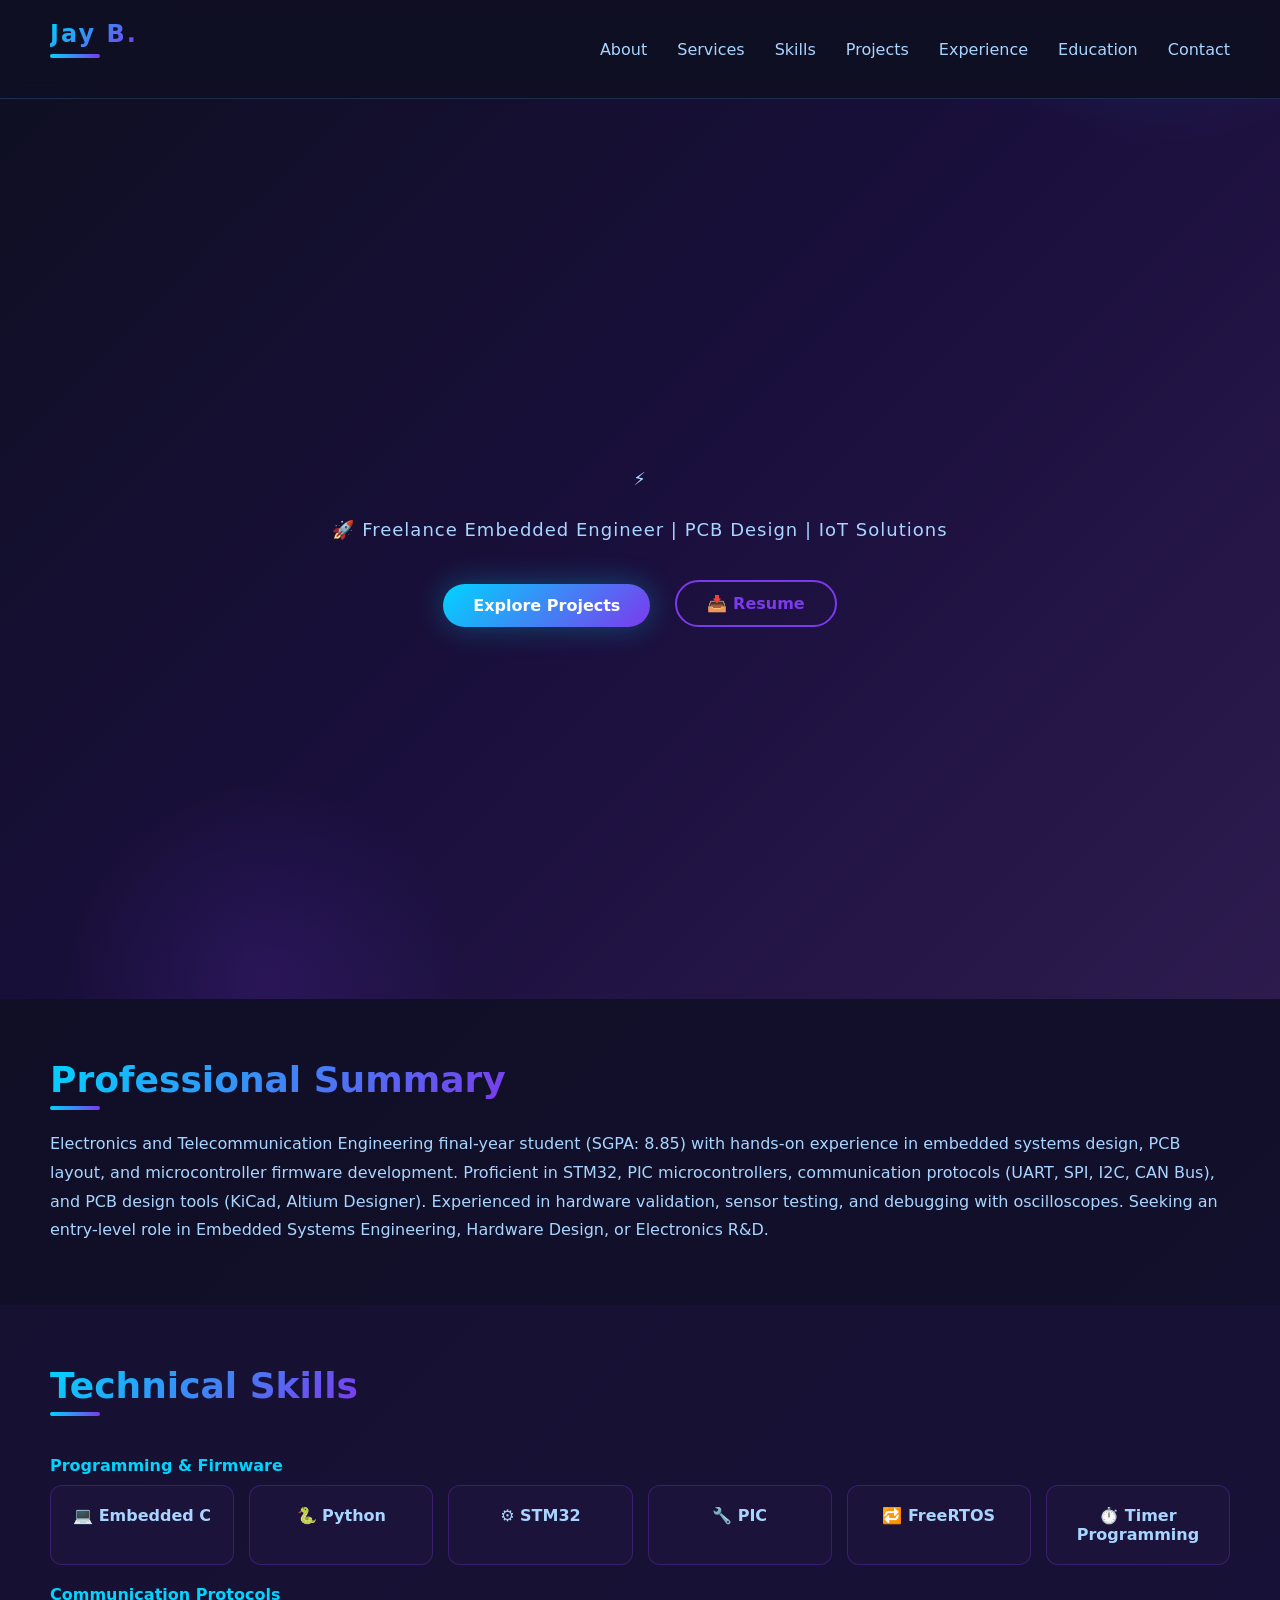
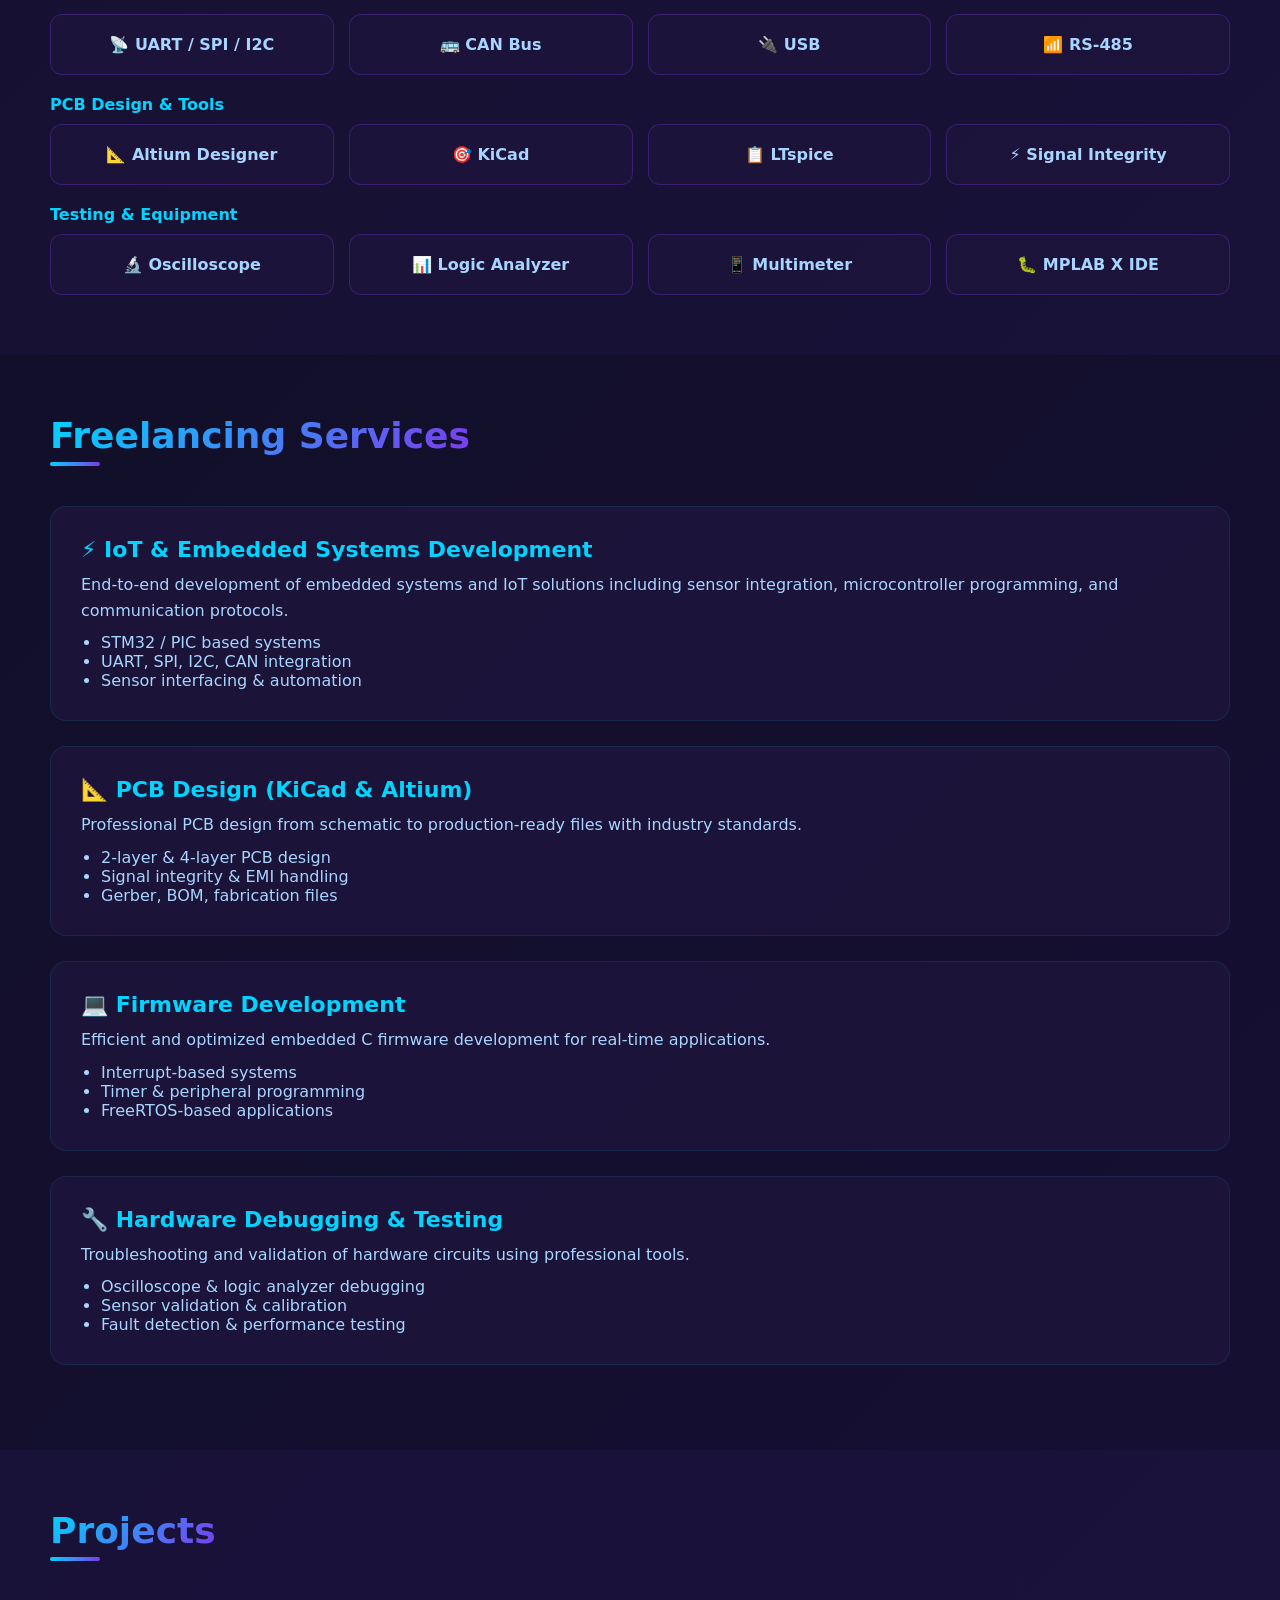
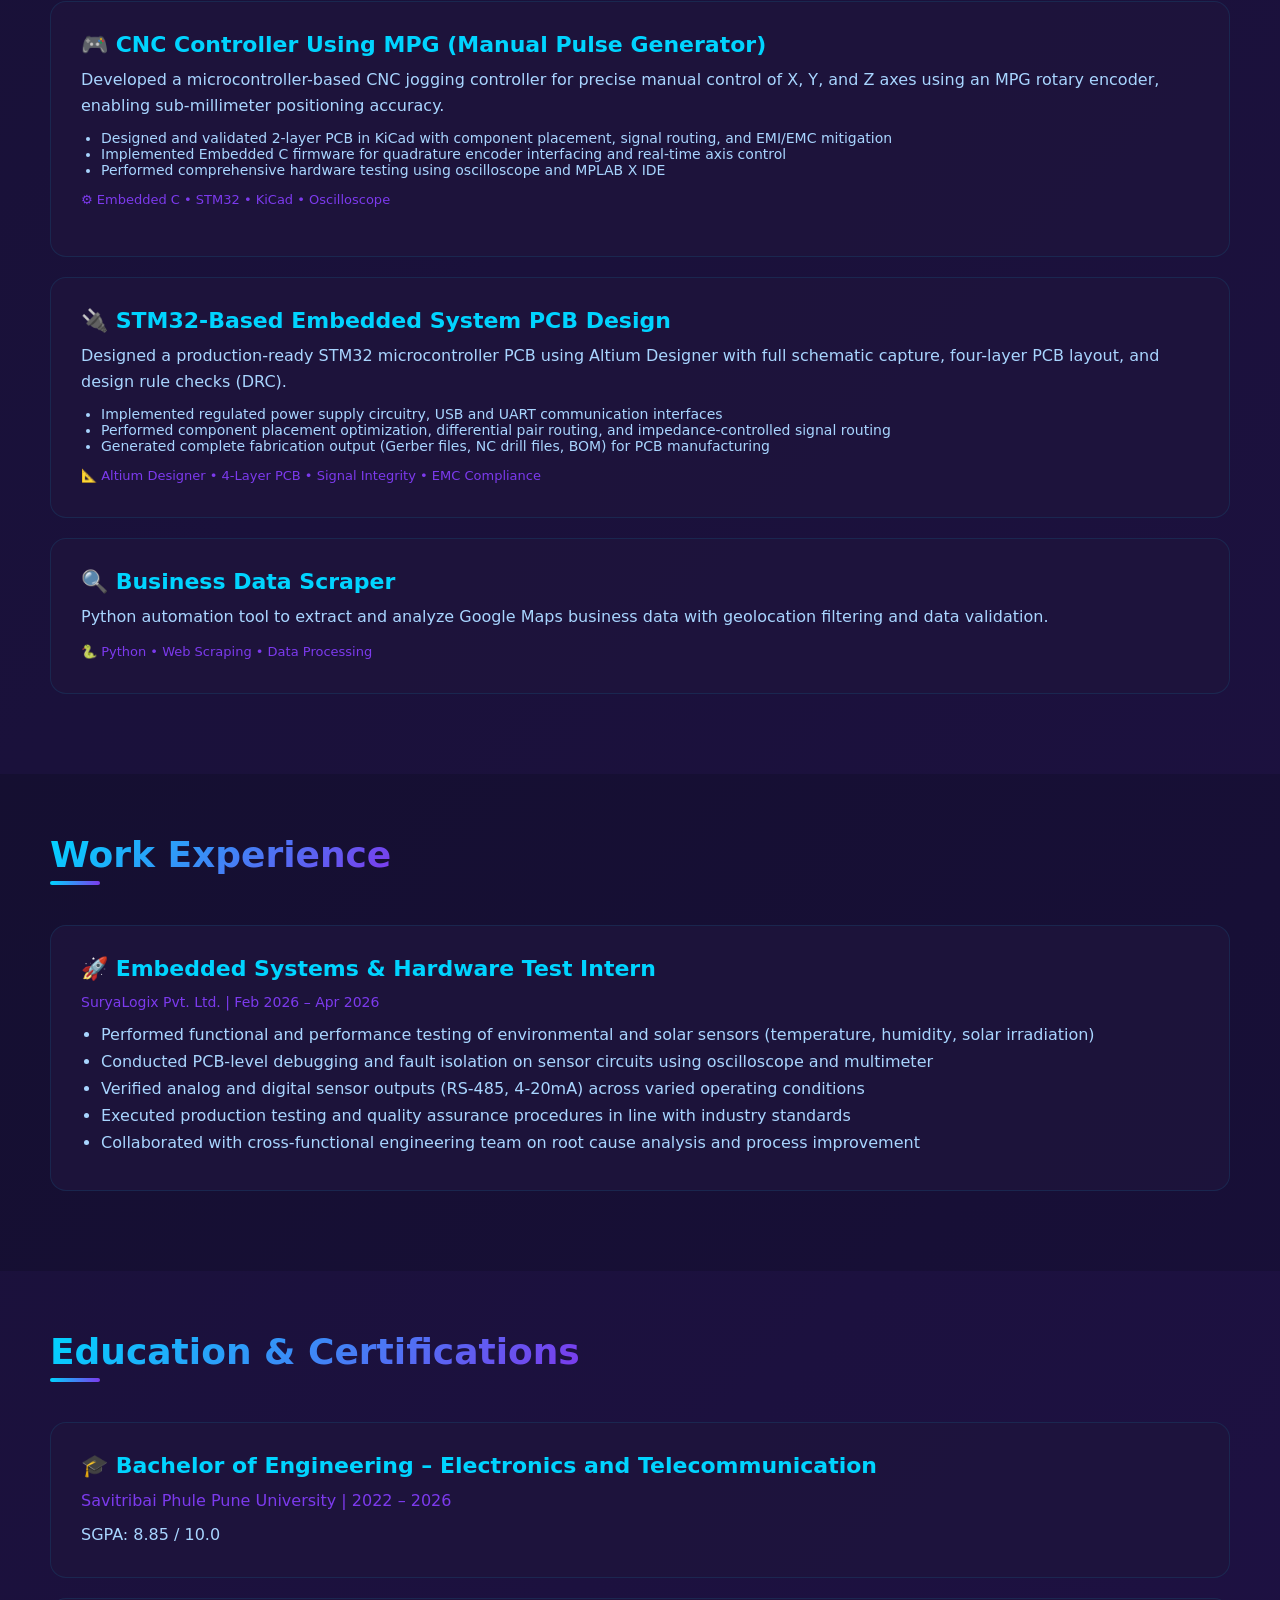
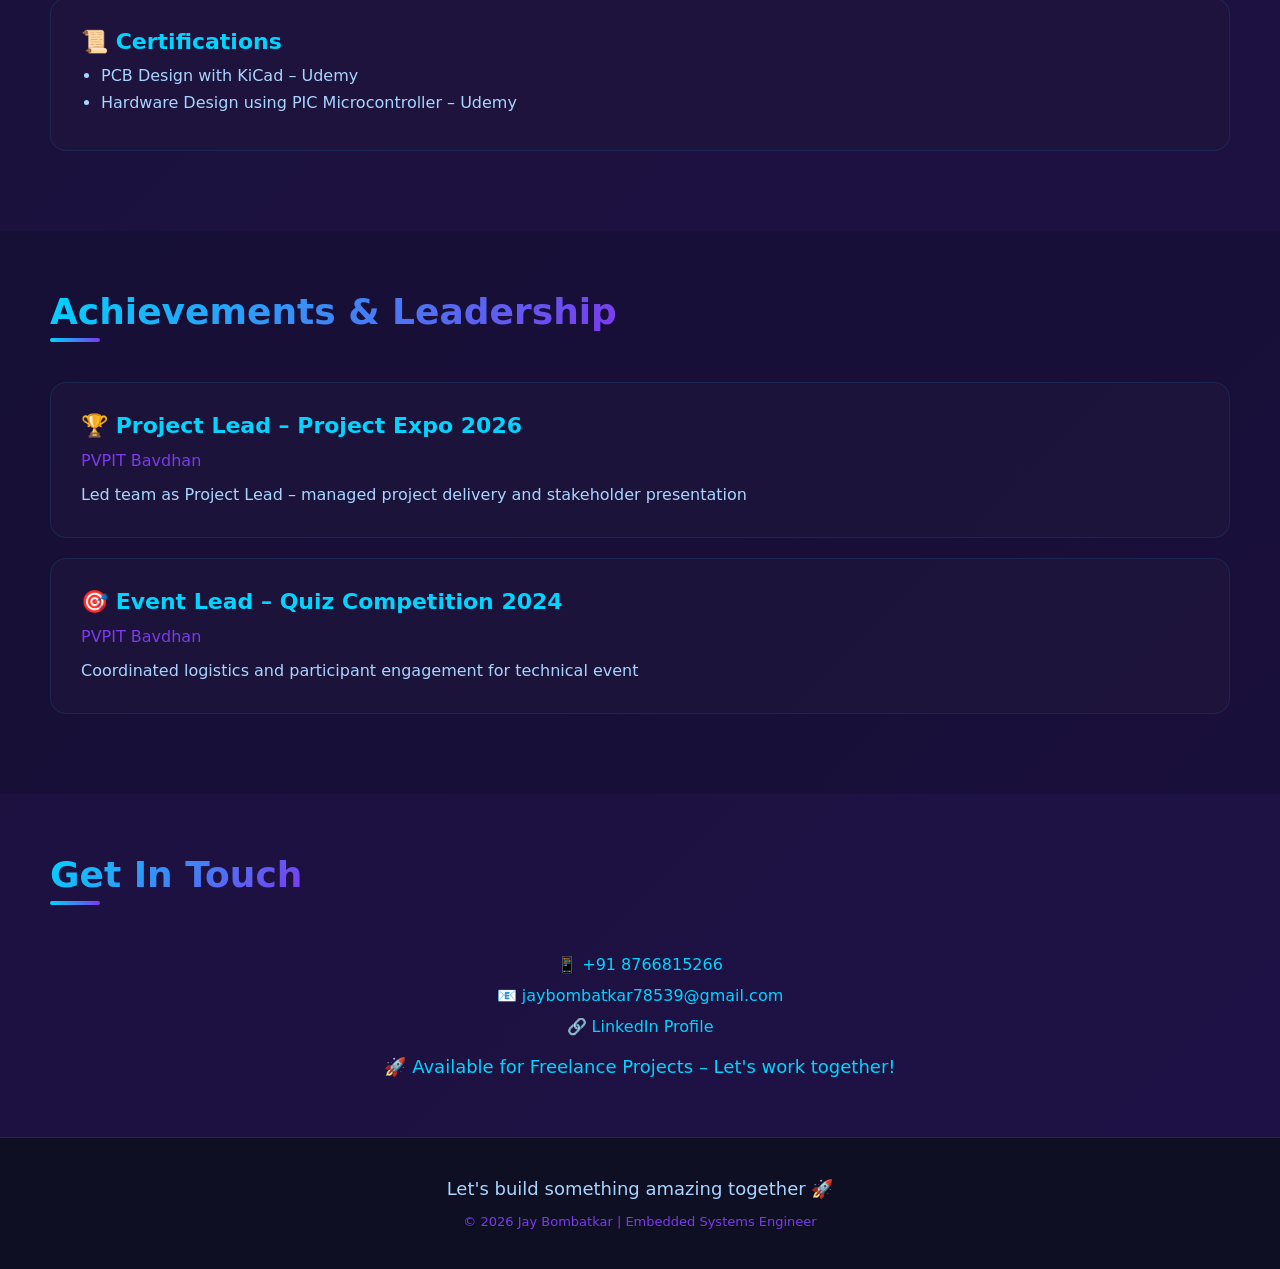
==== index.html @ e1d7c0f6 "add web files" ====
<!DOCTYPE html>
<html lang="en">
<head>
  <meta charset="UTF-8">
  <meta name="viewport" content="width=device-width, initial-scale=1.0">
  <title>Jay Bombatkar | Embedded Engineer</title>
  <link rel="stylesheet" href="style.css">
</head>
<body>

<nav>
  <h2>Jay B.</h2>
  <ul>
    <li><a href="#about">About</a></li>
    <li><a href="#services">Services</a></li>
    <li><a href="#skills">Skills</a></li>
    <li><a href="#projects">Projects</a></li>
    <li><a href="#experience">Experience</a></li>
    <li><a href="#education">Education</a></li>
    <li><a href="#contact">Contact</a></li>
  </ul>
</nav>

<header class="hero">
  <div class="hero-content">
    <h1 id="typing"></h1>
    <p>⚡ <p>🚀 Freelance Embedded Engineer | PCB Design | IoT Solutions</p></p>

    <div class="hero-buttons">
      <a href="#projects" class="btn">Explore Projects</a>
      <a href="assets/Jay_Bombatkar_Resume.pdf" download class="btn-outline">📥 Resume</a>
    </div>
  </div>
</header>

<section id="about">
  <h2>Professional Summary</h2>
  <p style="font-size: 16px; line-height: 1.8; color: #a8d5ff;">
    Electronics and Telecommunication Engineering final-year student (SGPA: 8.85) with hands-on experience in embedded systems design, PCB layout, and microcontroller firmware development. Proficient in STM32, PIC microcontrollers, communication protocols (UART, SPI, I2C, CAN Bus), and PCB design tools (KiCad, Altium Designer). Experienced in hardware validation, sensor testing, and debugging with oscilloscopes. Seeking an entry-level role in Embedded Systems Engineering, Hardware Design, or Electronics R&D.
  </p>
</section>

<section id="skills">
  <h2>Technical Skills</h2>
  <div style="margin-top: 20px;">
    <h4 style="color: #00d4ff; margin-top: 20px; margin-bottom: 10px;">Programming & Firmware</h4>
    <div class="grid">
      <div>💻 Embedded C</div>
      <div>🐍 Python</div>
      <div>⚙️ STM32</div>
      <div>🔧 PIC</div>
      <div>🔁 FreeRTOS</div>
      <div>⏱️ Timer Programming</div>
    </div>
    
    <h4 style="color: #00d4ff; margin-top: 20px; margin-bottom: 10px;">Communication Protocols</h4>
    <div class="grid">
      <div>📡 UART / SPI / I2C</div>
      <div>🚌 CAN Bus</div>
      <div>🔌 USB</div>
      <div>📶 RS-485</div>
    </div>
    
    <h4 style="color: #00d4ff; margin-top: 20px; margin-bottom: 10px;">PCB Design & Tools</h4>
    <div class="grid">
      <div>📐 Altium Designer</div>
      <div>🎯 KiCad</div>
      <div>📋 LTspice</div>
      <div>⚡ Signal Integrity</div>
    </div>
    
    <h4 style="color: #00d4ff; margin-top: 20px; margin-bottom: 10px;">Testing & Equipment</h4>
    <div class="grid">
      <div>🔬 Oscilloscope</div>
      <div>📊 Logic Analyzer</div>
      <div>📱 Multimeter</div>
      <div>🐛 MPLAB X IDE</div>
    </div>
  </div>
</section>

<section id="services">
  <h2>Freelancing Services</h2>

  <div class="card">
    <h3>⚡ IoT & Embedded Systems Development</h3>
    <p>
      End-to-end development of embedded systems and IoT solutions including sensor integration,
      microcontroller programming, and communication protocols.
    </p>
    <ul style="margin-top: 10px; margin-left: 20px; color: #a8d5ff;">
      <li>STM32 / PIC based systems</li>
      <li>UART, SPI, I2C, CAN integration</li>
      <li>Sensor interfacing & automation</li>
    </ul>
  </div>

  <div class="card">
    <h3>📐 PCB Design (KiCad & Altium)</h3>
    <p>
      Professional PCB design from schematic to production-ready files with industry standards.
    </p>
    <ul style="margin-top: 10px; margin-left: 20px; color: #a8d5ff;">
      <li>2-layer & 4-layer PCB design</li>
      <li>Signal integrity & EMI handling</li>
      <li>Gerber, BOM, fabrication files</li>
    </ul>
  </div>

  <div class="card">
    <h3>💻 Firmware Development</h3>
    <p>
      Efficient and optimized embedded C firmware development for real-time applications.
    </p>
    <ul style="margin-top: 10px; margin-left: 20px; color: #a8d5ff;">
      <li>Interrupt-based systems</li>
      <li>Timer & peripheral programming</li>
      <li>FreeRTOS-based applications</li>
    </ul>
  </div>

  <div class="card">
    <h3>🔧 Hardware Debugging & Testing</h3>
    <p>
      Troubleshooting and validation of hardware circuits using professional tools.
    </p>
    <ul style="margin-top: 10px; margin-left: 20px; color: #a8d5ff;">
      <li>Oscilloscope & logic analyzer debugging</li>
      <li>Sensor validation & calibration</li>
      <li>Fault detection & performance testing</li>
    </ul>
  </div>

</section>

<section id="projects">
  <h2>Projects</h2>

  <div class="card">
    <h3>🎮 CNC Controller Using MPG (Manual Pulse Generator)</h3>
    <p>Developed a microcontroller-based CNC jogging controller for precise manual control of X, Y, and Z axes using an MPG rotary encoder, enabling sub-millimeter positioning accuracy.</p>
    <ul style="margin: 12px 0 12px 20px; color: #a8d5ff; font-size: 14px;">
      <li>Designed and validated 2-layer PCB in KiCad with component placement, signal routing, and EMI/EMC mitigation</li>
      <li>Implemented Embedded C firmware for quadrature encoder interfacing and real-time axis control</li>
      <li>Performed comprehensive hardware testing using oscilloscope and MPLAB X IDE</li>
    </ul>
    <p style="font-size: 13px; color: #7c3aed; margin-top: 12px; margin-bottom: 15px;">⚙️ Embedded C • STM32 • KiCad • Oscilloscope</p>
  </div>

  <div class="card">
    <h3>🔌 STM32-Based Embedded System PCB Design</h3>
    <p>Designed a production-ready STM32 microcontroller PCB using Altium Designer with full schematic capture, four-layer PCB layout, and design rule checks (DRC).</p>
    <ul style="margin: 12px 0 12px 20px; color: #a8d5ff; font-size: 14px;">
      <li>Implemented regulated power supply circuitry, USB and UART communication interfaces</li>
      <li>Performed component placement optimization, differential pair routing, and impedance-controlled signal routing</li>
      <li>Generated complete fabrication output (Gerber files, NC drill files, BOM) for PCB manufacturing</li>
    </ul>
    <p style="font-size: 13px; color: #7c3aed; margin-top: 12px;">📐 Altium Designer • 4-Layer PCB • Signal Integrity • EMC Compliance</p>
  </div>

  <div class="card">
    <h3>🔍 Business Data Scraper</h3>
    <p>Python automation tool to extract and analyze Google Maps business data with geolocation filtering and data validation.</p>
    <p style="font-size: 13px; color: #7c3aed; margin-top: 12px;">🐍 Python • Web Scraping • Data Processing</p>
  </div>

</section>

<section id="experience">
  <h2>Work Experience</h2>
  <div class="card">
    <h3>🚀 Embedded Systems & Hardware Test Intern</h3>
    <p style="font-size: 14px; color: #7c3aed; margin-bottom: 12px;">SuryaLogix Pvt. Ltd. | Feb 2026 – Apr 2026</p>
    <ul style="margin-top: 12px; margin-left: 20px;">
      <li style="color: #a8d5ff; margin: 8px 0;">Performed functional and performance testing of environmental and solar sensors (temperature, humidity, solar irradiation)</li>
      <li style="color: #a8d5ff; margin: 8px 0;">Conducted PCB-level debugging and fault isolation on sensor circuits using oscilloscope and multimeter</li>
      <li style="color: #a8d5ff; margin: 8px 0;">Verified analog and digital sensor outputs (RS-485, 4-20mA) across varied operating conditions</li>
      <li style="color: #a8d5ff; margin: 8px 0;">Executed production testing and quality assurance procedures in line with industry standards</li>
      <li style="color: #a8d5ff; margin: 8px 0;">Collaborated with cross-functional engineering team on root cause analysis and process improvement</li>
    </ul>
  </div>
</section>

<section id="education">
  <h2>Education & Certifications</h2>
  <div class="card">
    <h3>🎓 Bachelor of Engineering – Electronics and Telecommunication</h3>
    <p style="color: #7c3aed; margin-bottom: 8px;">Savitribai Phule Pune University | 2022 – 2026</p>
    <p style="color: #a8d5ff;">SGPA: 8.85 / 10.0</p>
  </div>
  
  <div class="card">
    <h3>📜 Certifications</h3>
    <ul style="margin-top: 12px; margin-left: 20px;">
      <li style="color: #a8d5ff; margin: 8px 0;">PCB Design with KiCad – Udemy</li>
      <li style="color: #a8d5ff; margin: 8px 0;">Hardware Design using PIC Microcontroller – Udemy</li>
    </ul>
  </div>
</section>

<section id="achievements">
  <h2>Achievements & Leadership</h2>
  <div class="card">
    <h3>🏆 Project Lead – Project Expo 2026</h3>
    <p style="color: #7c3aed; margin-bottom: 8px;">PVPIT Bavdhan</p>
    <p style="color: #a8d5ff;">Led team as Project Lead – managed project delivery and stakeholder presentation</p>
  </div>
  
  <div class="card">
    <h3>🎯 Event Lead – Quiz Competition 2024</h3>
    <p style="color: #7c3aed; margin-bottom: 8px;">PVPIT Bavdhan</p>
    <p style="color: #a8d5ff;">Coordinated logistics and participant engagement for technical event</p>
  </div>
</section>

<section id="contact">
  <h2>Get In Touch</h2>
  <div style="text-align: center; margin-top: 30px;">
    <p style="font-size: 16px; color: #a8d5ff; margin: 12px 0;">📱 <a href="tel:+918766815266" style="color: #00d4ff; text-decoration: none;">+91 8766815266</a></p>
    <p style="font-size: 16px; color: #a8d5ff; margin: 12px 0;">📧 <a href="mailto:jaybombatkar78539@gmail.com" style="color: #00d4ff; text-decoration: none;">jaybombatkar78539@gmail.com</a></p>
    <p style="font-size: 16px; color: #a8d5ff; margin: 12px 0;">🔗 <a href="https://www.linkedin.com/in/jay-bombatkar-2436332b5/" target="_blank" style="color: #00d4ff; text-decoration: none;">LinkedIn Profile</a></p>
    <p style="margin-top: 20px; font-size: 18px; color: #00d4ff;">
  🚀 Available for Freelance Projects – Let's work together!
</p> 
</div>
</section>

<footer>
  <p style="margin-bottom: 10px; font-size: 18px;">Let's build something amazing together 🚀</p>
  <p style="font-size: 13px; color: #7c3aed; margin-top: 15px;">© 2026 Jay Bombatkar | Embedded Systems Engineer</p>
</footer>

</body>
</html>
---- style.css ----
* {
  margin: 0;
  padding: 0;
  box-sizing: border-box;
  font-family: 'Segoe UI', system-ui, sans-serif;
}

body {
  background: linear-gradient(135deg, #0f0f23 0%, #1a0f3d 100%);
  color: #e6edf3;
  overflow-x: hidden;
}

/* Navbar */
nav {
  display: flex;
  justify-content: space-between;
  align-items: center;
  padding: 20px 50px;
  background: rgba(15, 15, 35, 0.8);
  backdrop-filter: blur(10px);
  position: sticky;
  top: 0;
  z-index: 100;
  border-bottom: 1px solid rgba(88, 166, 255, 0.2);
}

nav h2 {
  background: linear-gradient(135deg, #00d4ff, #7c3aed);
  -webkit-background-clip: text;
  -webkit-text-fill-color: transparent;
  font-size: 24px;
  letter-spacing: 2px;
}

nav ul {
  display: flex;
  list-style: none;
  gap: 30px;
}

nav ul li {
  position: relative;
}

nav a {
  text-decoration: none;
  color: #a8d5ff;
  font-weight: 500;
  transition: all 0.3s ease;
}

nav a:hover {
  color: #00d4ff;
  text-shadow: 0 0 10px rgba(0, 212, 255, 0.5);
}

/* Header */
header {
  text-align: center;
  padding: 80px 20px;
}

header h1 {
  font-size: 40px;
}

header p {
  color: #8b949e;
}

/* Sections */
section {
  padding: 60px 50px;
  position: relative;
}

section:nth-child(even) {
  background: rgba(124, 58, 237, 0.05);
}

h2 {
  margin-bottom: 30px;
  font-size: 36px;
  background: linear-gradient(135deg, #00d4ff, #7c3aed);
  -webkit-background-clip: text;
  -webkit-text-fill-color: transparent;
  position: relative;
  display: inline-block;
}

h2::after {
  content: '';
  position: absolute;
  bottom: -10px;
  left: 0;
  width: 50px;
  height: 4px;
  background: linear-gradient(90deg, #00d4ff, #7c3aed);
  border-radius: 2px;
}

/* Cards */
.card {
  background: rgba(30, 20, 60, 0.8);
  padding: 30px;
  margin: 20px 0;
  border-radius: 16px;
  transition: all 0.3s ease;
  border: 1px solid rgba(0, 212, 255, 0.1);
  position: relative;
  overflow: hidden;
}

.card::before {
  content: '';
  position: absolute;
  top: 0;
  left: -100%;
  width: 100%;
  height: 100%;
  background: linear-gradient(90deg, transparent, rgba(0, 212, 255, 0.1), transparent);
  transition: left 0.5s ease;
}

.card:hover::before {
  left: 100%;
}

.card:hover {
  transform: translateY(-8px);
  border-color: rgba(0, 212, 255, 0.3);
  box-shadow: 0 20px 50px rgba(0, 212, 255, 0.1), 0 0 50px rgba(124, 58, 237, 0.1);
}

.card h3 {
  color: #00d4ff;
  font-size: 22px;
  margin-bottom: 10px;
}

.card p {
  color: #a8d5ff;
  line-height: 1.6;
}

/* Skills Grid */
.grid {
  display: grid;
  grid-template-columns: repeat(auto-fit, minmax(140px, 1fr));
  gap: 15px;
}

.grid div {
  background: rgba(30, 20, 60, 0.8);
  padding: 20px;
  text-align: center;
  border-radius: 12px;
  border: 1px solid rgba(124, 58, 237, 0.3);
  transition: all 0.3s ease;
  font-weight: 600;
  color: #a8d5ff;
  cursor: pointer;
}

.grid div:hover {
  background: rgba(124, 58, 237, 0.2);
  border-color: rgba(0, 212, 255, 0.6);
  transform: translateY(-5px);
  box-shadow: 0 0 20px rgba(0, 212, 255, 0.3);
  color: #00d4ff;
}

/* Footer */
footer {
  text-align: center;
  padding: 40px 20px;
  background: rgba(15, 15, 35, 0.95);
  border-top: 1px solid rgba(88, 166, 255, 0.2);
}

footer p {
  color: #a8d5ff;
  font-size: 16px;
}

footer a {
  color: #00d4ff;
  text-decoration: none;
  transition: all 0.3s ease;
}

footer a:hover {
  text-shadow: 0 0 10px rgba(0, 212, 255, 0.5);
}

/* Mobile */
@media (max-width: 768px) {
  nav {
    flex-direction: column;
    align-items: center;
    gap: 15px;
  }

  nav ul {
    flex-direction: column;
    gap: 10px;
    text-align: center;
  }

  .hero h1 {
    font-size: 32px;
  }

  .hero p {
    font-size: 14px;
  }

  section {
    padding: 40px 20px;
  }

  h2 {
    font-size: 28px;
  }
}
.hero {
  height: 100vh;
  display: flex;
  justify-content: center;
  align-items: center;
  background: linear-gradient(135deg, #0f0f23 0%, #1a0f3d 50%, #2d1b4e 100%);
  position: relative;
  overflow: hidden;
  text-align: center;
}

.hero::before {
  content: '';
  position: absolute;
  top: -50%;
  right: -10%;
  width: 500px;
  height: 500px;
  background: radial-gradient(circle, rgba(0, 212, 255, 0.15) 0%, transparent 70%);
  border-radius: 50%;
  animation: float 8s ease-in-out infinite;
}

.hero::after {
  content: '';
  position: absolute;
  bottom: -20%;
  left: 5%;
  width: 400px;
  height: 400px;
  background: radial-gradient(circle, rgba(124, 58, 237, 0.15) 0%, transparent 70%);
  border-radius: 50%;
  animation: float 10s ease-in-out infinite reverse;
}

@keyframes float {
  0%, 100% { transform: translateY(0px); }
  50% { transform: translateY(30px); }
}

.hero-content {
  position: relative;
  z-index: 10;
}

.hero h1 {
  font-size: 56px;
  font-weight: 700;
  background: linear-gradient(135deg, #00d4ff 0%, #7c3aed 50%, #ff006e 100%);
  -webkit-background-clip: text;
  -webkit-text-fill-color: transparent;
  background-clip: text;
  margin-bottom: 10px;
  animation: slideInUp 0.8s ease;
}

@keyframes slideInUp {
  from { opacity: 0; transform: translateY(30px); }
  to { opacity: 1; transform: translateY(0); }
}

.hero p {
  font-size: 18px;
  color: #a8d5ff;
  margin-bottom: 30px;
  letter-spacing: 1px;
  animation: slideInUp 0.8s ease 0.2s both;
}

.hero-buttons {
  margin-top: 30px;
  animation: slideInUp 0.8s ease 0.4s both;
}

.btn, .btn-outline {
  padding: 12px 30px;
  margin: 10px;
  border-radius: 50px;
  text-decoration: none;
  font-weight: 600;
  transition: all 0.3s ease;
  display: inline-block;
  position: relative;
  overflow: hidden;
}

.btn {
  background: linear-gradient(135deg, #00d4ff, #7c3aed);
  color: white;
  box-shadow: 0 0 30px rgba(0, 212, 255, 0.3);
}

.btn:hover {
  transform: translateY(-3px);
  box-shadow: 0 0 50px rgba(0, 212, 255, 0.6);
}

.btn-outline {
  border: 2px solid #7c3aed;
  color: #7c3aed;
  background: transparent;
}

.btn-outline:hover {
  background: rgba(124, 58, 237, 0.1);
  box-shadow: 0 0 30px rgba(124, 58, 237, 0.4);
  transform: translateY(-3px);
}

#services .card {
  margin-bottom: 25px;
}
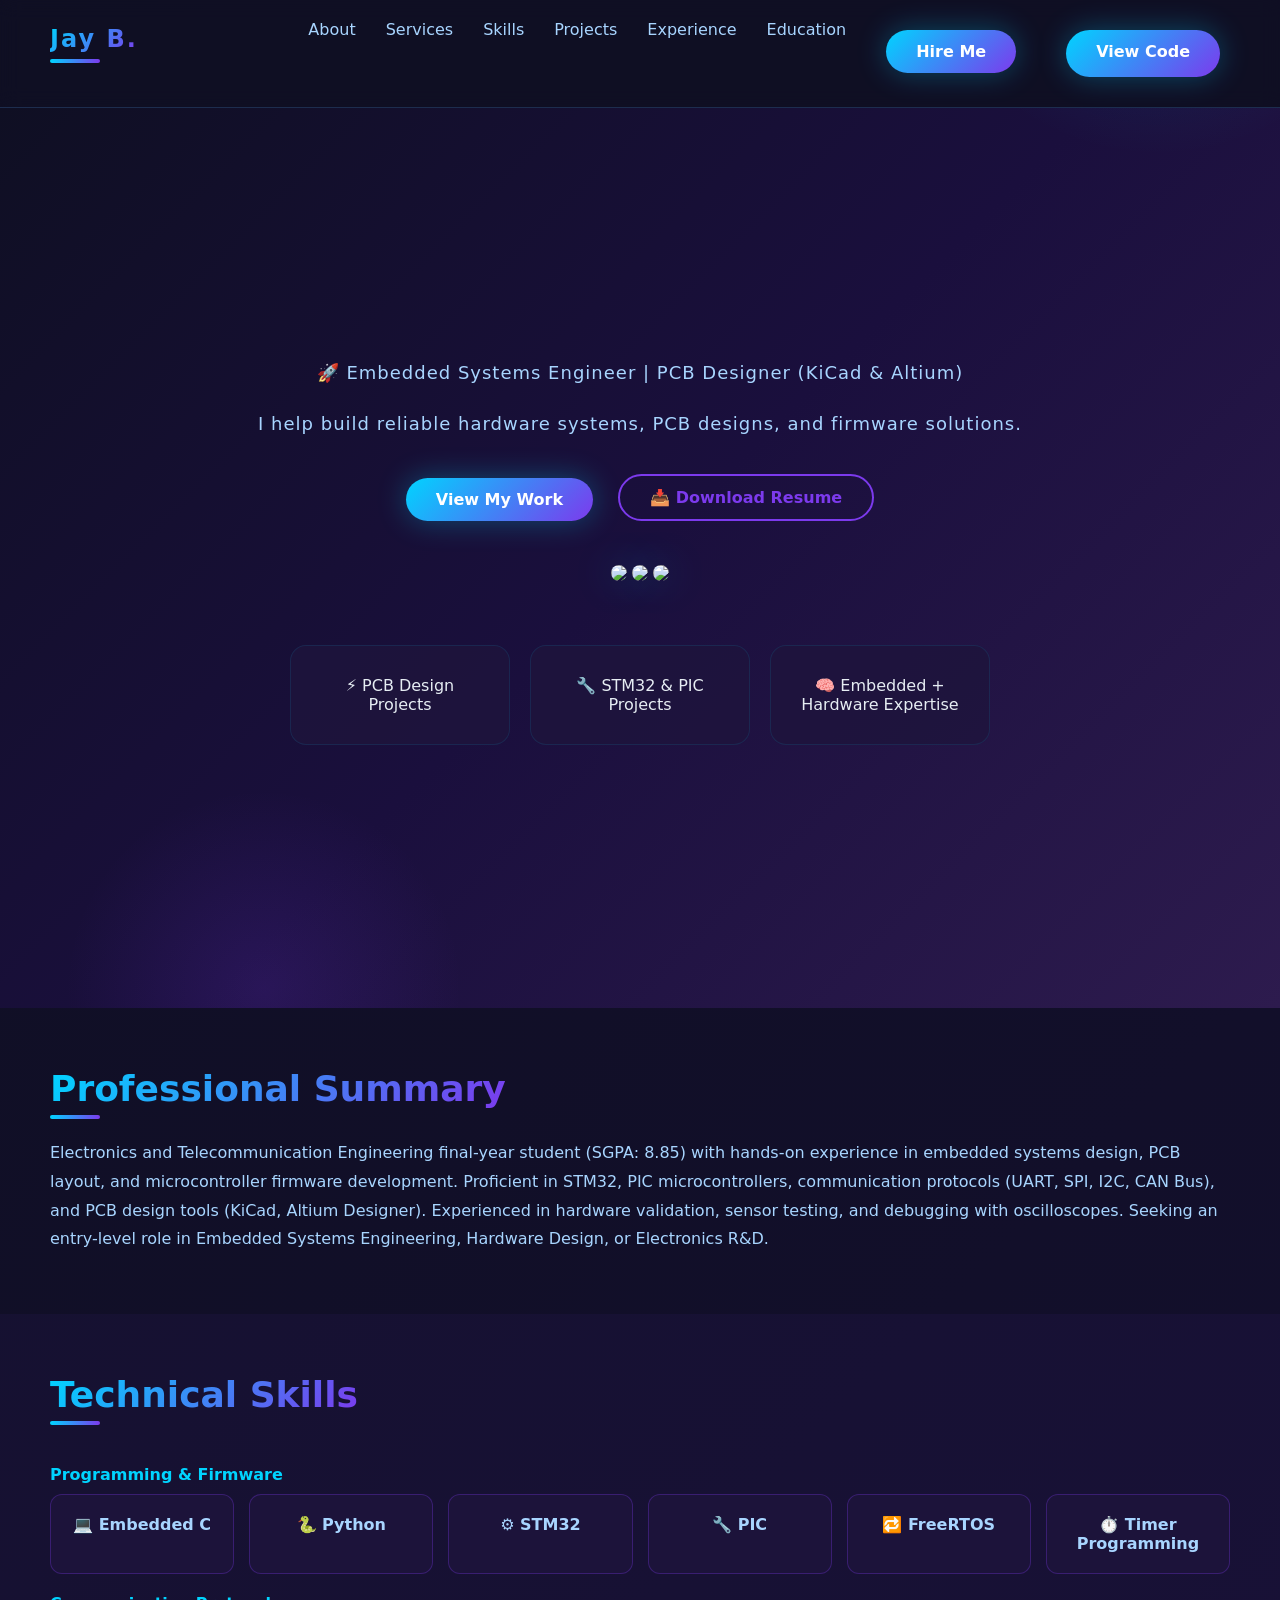
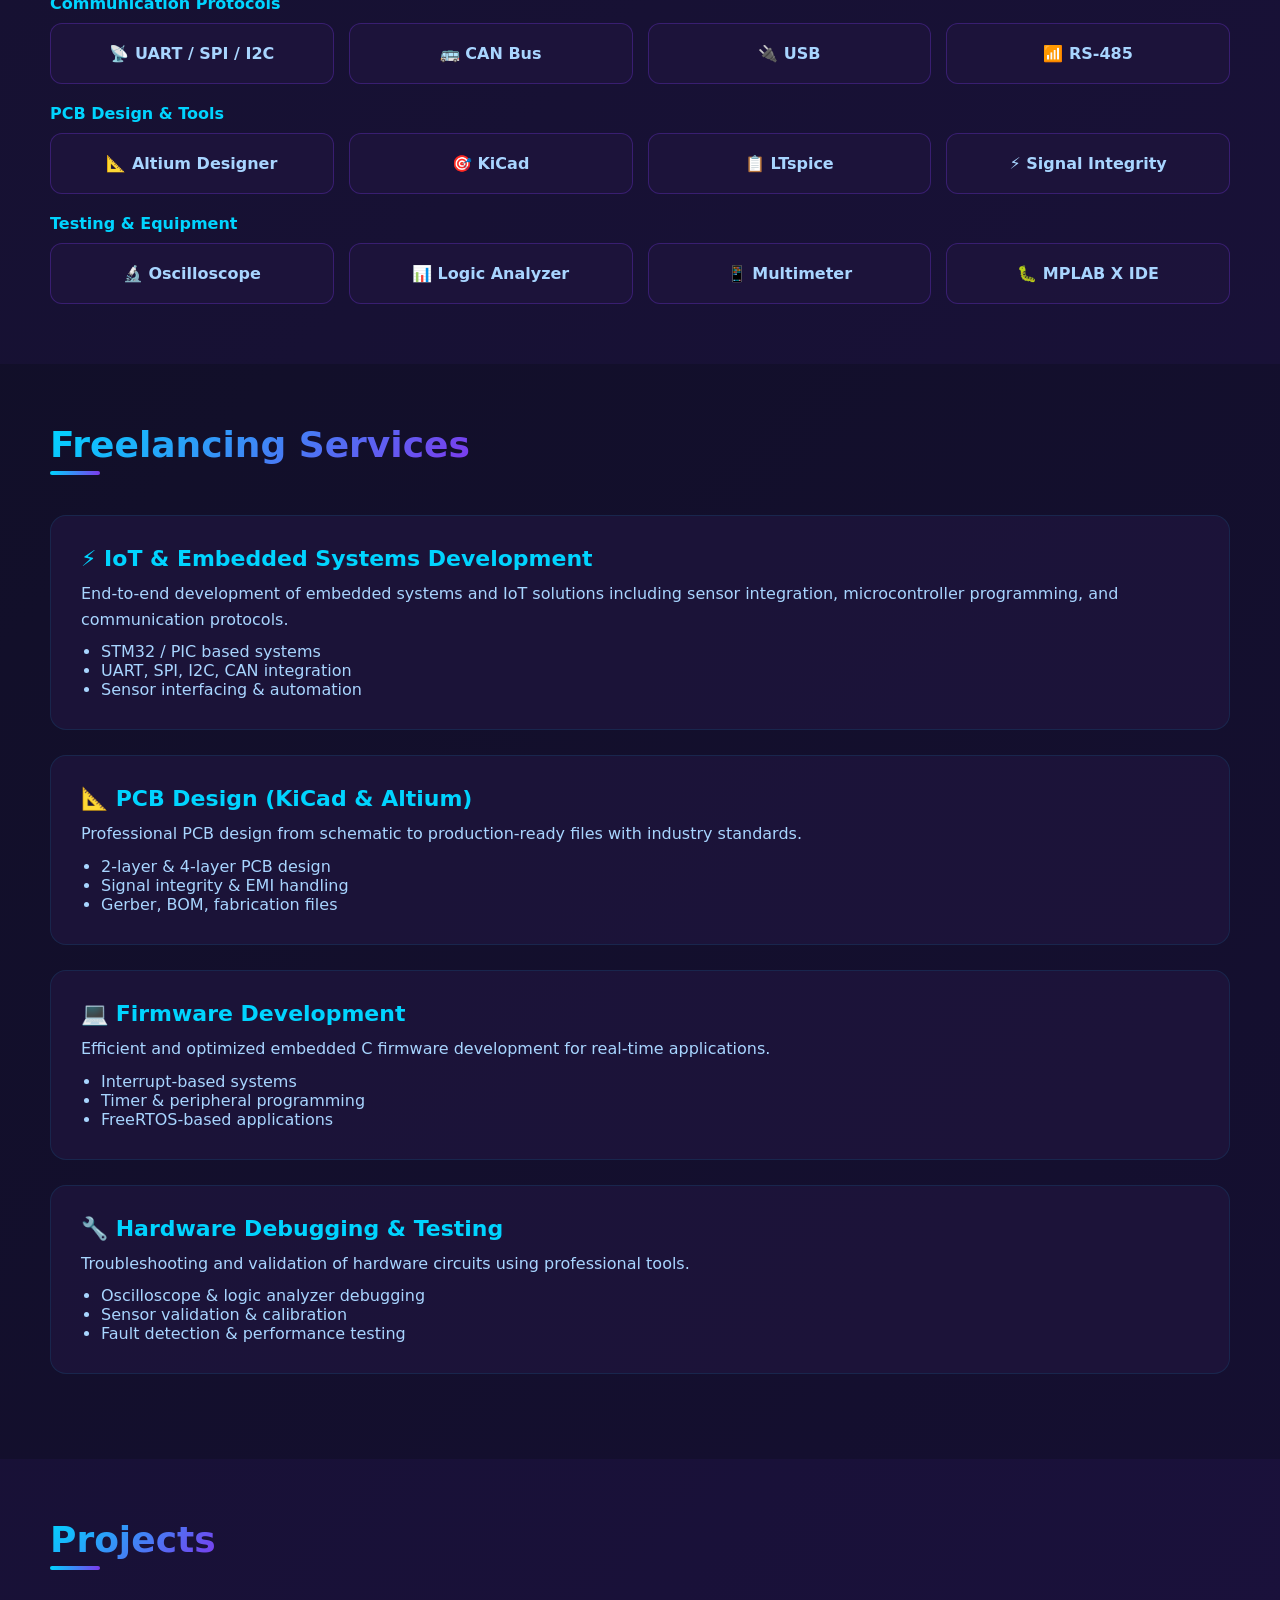
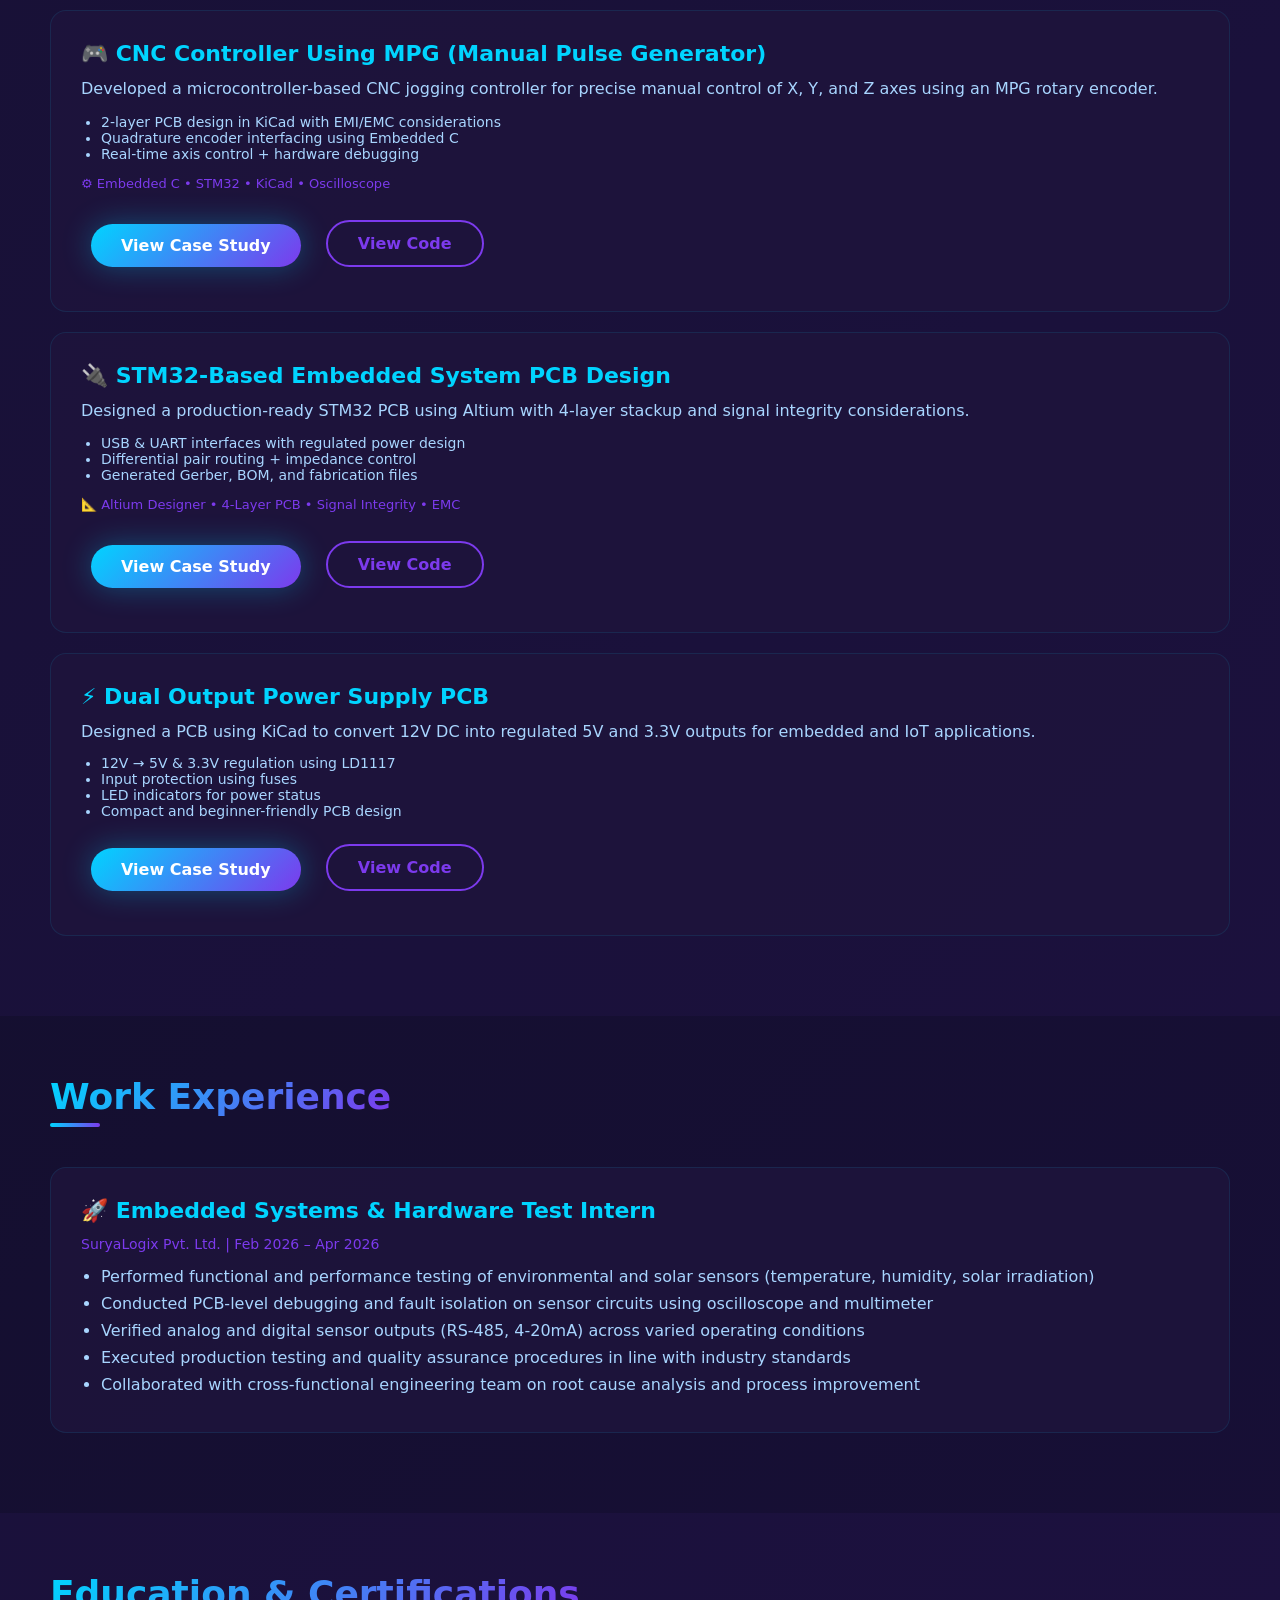
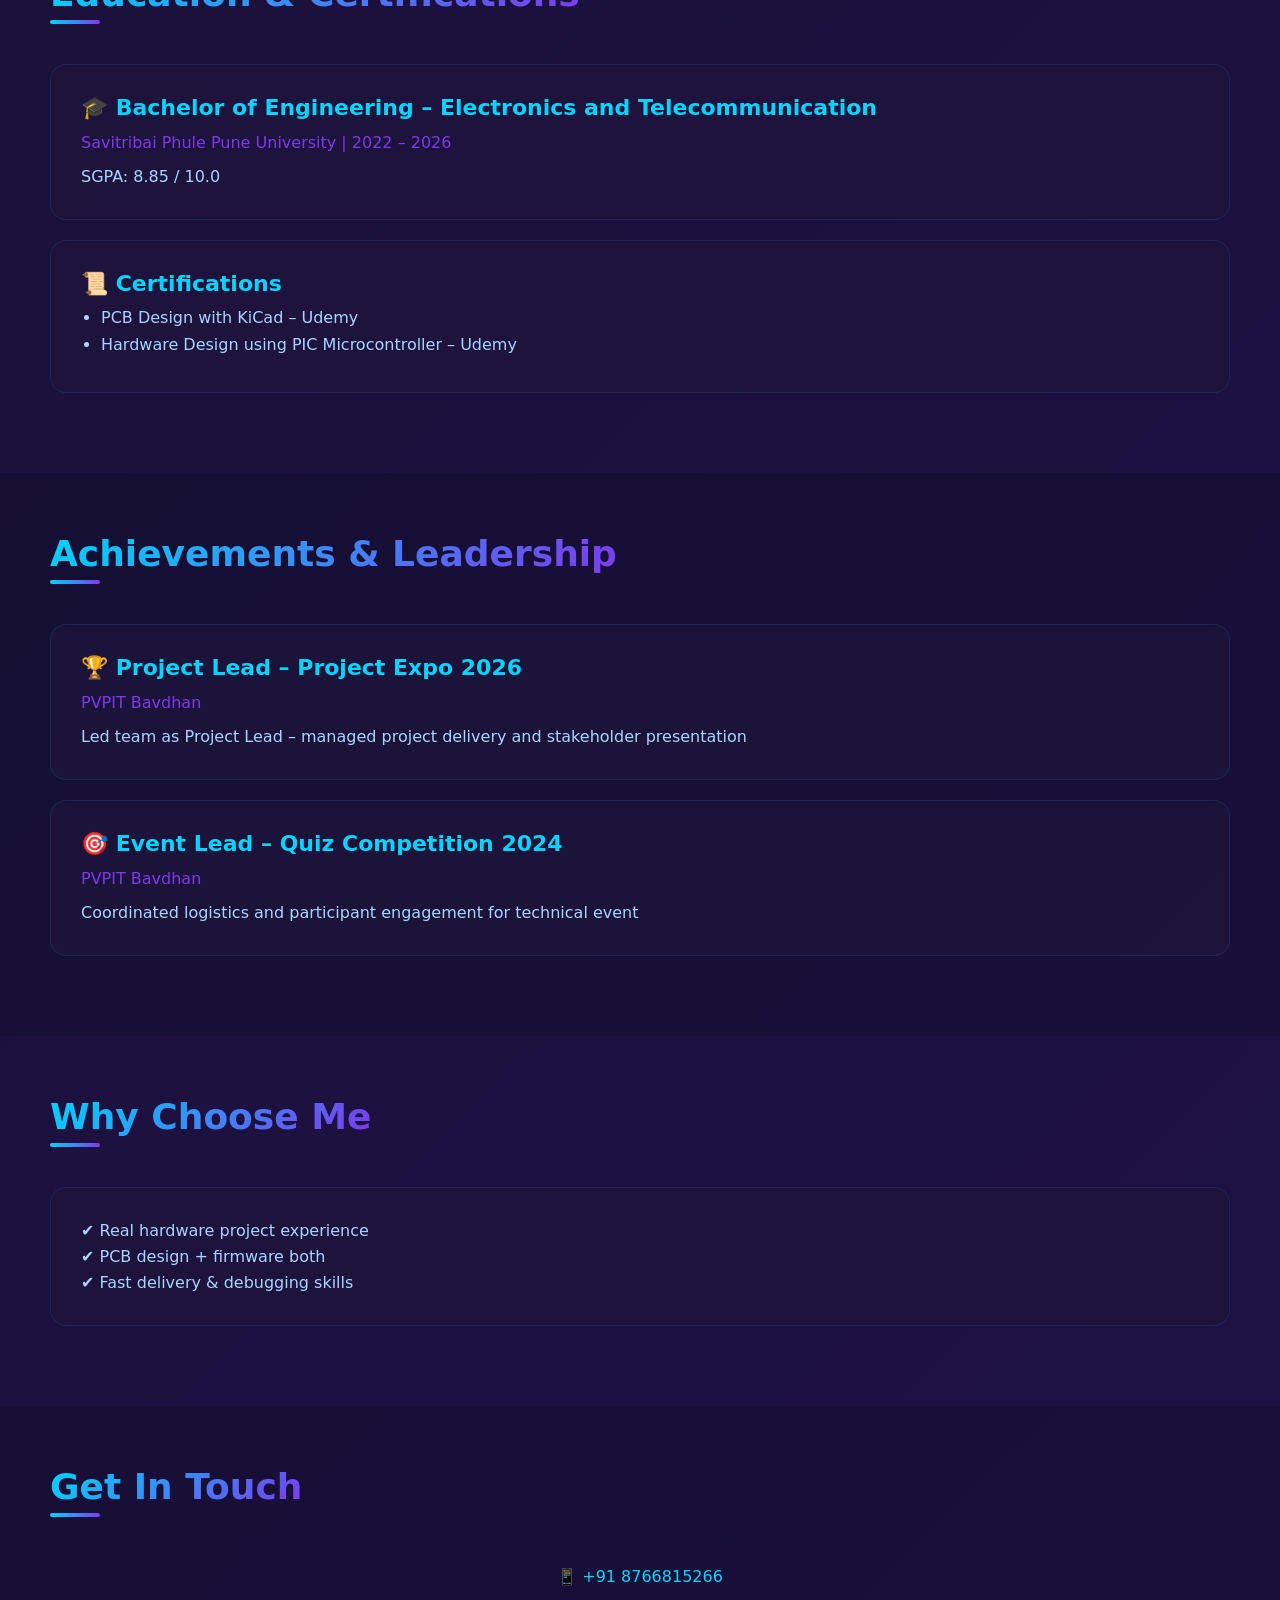
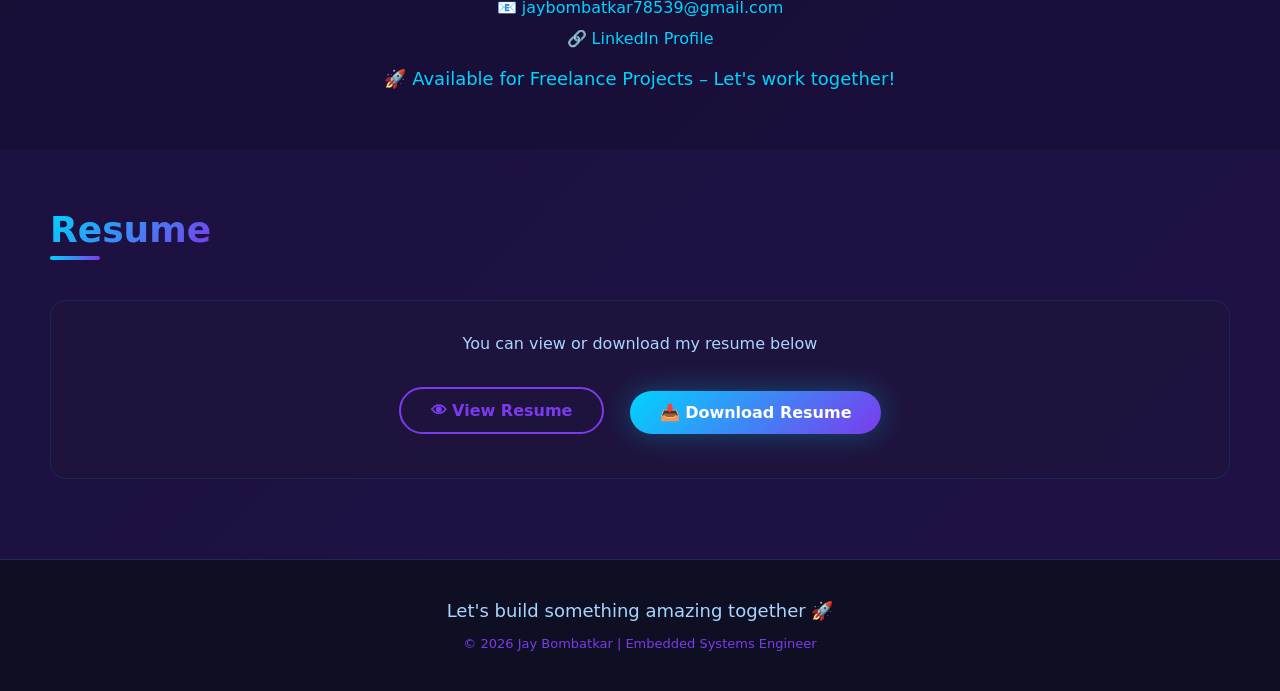
==== commit d493a720: "Refactor index.html structure and content" ====
--- a/index.html
+++ b/index.html
@@ -17,21 +17,62 @@
     <li><a href="#projects">Projects</a></li>
     <li><a href="#experience">Experience</a></li>
     <li><a href="#education">Education</a></li>
-    <li><a href="#contact">Contact</a></li>
+    <li><a href="#contact" class="btn">Hire Me</a></li>
+    <a href="https://github.com/jayxgithub" class="btn">View Code</a>
   </ul>
 </nav>
 
 <header class="hero">
   <div class="hero-content">
+
+    <!-- 🔥 Strong Headline -->
     <h1 id="typing"></h1>
-    <p>⚡ <p>🚀 Freelance Embedded Engineer | PCB Design | IoT Solutions</p></p>
-
+
+    <p style="font-size:18px; margin-top:10px;">
+      🚀 Embedded Systems Engineer | PCB Designer (KiCad & Altium)
+    </p>
+
+    <p style="margin-top:10px; color:#a8d5ff;">
+      I help build reliable hardware systems, PCB designs, and firmware solutions.
+    </p>
+
+    <!-- 🔥 Buttons -->
     <div class="hero-buttons">
-      <a href="#projects" class="btn">Explore Projects</a>
-      <a href="assets/Jay_Bombatkar_Resume.pdf" download class="btn-outline">📥 Resume</a>
-    </div>
+      <a href="#projects" class="btn">View My Work</a>
+      <a href="assets/Jay_Bombatkar_Resume.pdf" download class="btn-outline">📥 Download Resume</a>
+    </div>
+
+    <!-- 🖼 PCB IMAGE -->
+    <img src="assets/pcb1.png"
+         style="width:300px; margin-top:30px; border-radius:12px; box-shadow:0 0 40px rgba(0,212,255,0.3);">
+    
+    <img src="assets/pcb2.png"
+         style="width:300px; margin-top:30px; border-radius:12px; box-shadow:0 0 40px rgba(0,212,255,0.3);">
+    
+    <img src="assets/pcb3.png"
+         style="width:300px; margin-top:30px; border-radius:12px; box-shadow:0 0 40px rgba(0,212,255,0.3);">
+
+   
+    <!-- 💡 FEATURE CARDS -->
+    <div style="margin-top:40px; display:flex; justify-content:center; gap:20px; flex-wrap:wrap;">
+
+      <div class="card" style="width:220px;">
+        ⚡ PCB Design Projects
+      </div>
+
+      <div class="card" style="width:220px;">
+        🔧 STM32 & PIC Projects
+      </div>
+
+      <div class="card" style="width:220px;">
+        🧠 Embedded + Hardware Expertise
+      </div>
+
+    </div>
+
   </div>
 </header>
+
 
 <section id="about">
   <h2>Professional Summary</h2>
@@ -137,32 +178,74 @@
   <h2>Projects</h2>
 
   <div class="card">
-    <h3>🎮 CNC Controller Using MPG (Manual Pulse Generator)</h3>
-    <p>Developed a microcontroller-based CNC jogging controller for precise manual control of X, Y, and Z axes using an MPG rotary encoder, enabling sub-millimeter positioning accuracy.</p>
-    <ul style="margin: 12px 0 12px 20px; color: #a8d5ff; font-size: 14px;">
-      <li>Designed and validated 2-layer PCB in KiCad with component placement, signal routing, and EMI/EMC mitigation</li>
-      <li>Implemented Embedded C firmware for quadrature encoder interfacing and real-time axis control</li>
-      <li>Performed comprehensive hardware testing using oscilloscope and MPLAB X IDE</li>
-    </ul>
-    <p style="font-size: 13px; color: #7c3aed; margin-top: 12px; margin-bottom: 15px;">⚙️ Embedded C • STM32 • KiCad • Oscilloscope</p>
-  </div>
-
-  <div class="card">
-    <h3>🔌 STM32-Based Embedded System PCB Design</h3>
-    <p>Designed a production-ready STM32 microcontroller PCB using Altium Designer with full schematic capture, four-layer PCB layout, and design rule checks (DRC).</p>
-    <ul style="margin: 12px 0 12px 20px; color: #a8d5ff; font-size: 14px;">
-      <li>Implemented regulated power supply circuitry, USB and UART communication interfaces</li>
-      <li>Performed component placement optimization, differential pair routing, and impedance-controlled signal routing</li>
-      <li>Generated complete fabrication output (Gerber files, NC drill files, BOM) for PCB manufacturing</li>
-    </ul>
-    <p style="font-size: 13px; color: #7c3aed; margin-top: 12px;">📐 Altium Designer • 4-Layer PCB • Signal Integrity • EMC Compliance</p>
-  </div>
-
-  <div class="card">
-    <h3>🔍 Business Data Scraper</h3>
-    <p>Python automation tool to extract and analyze Google Maps business data with geolocation filtering and data validation.</p>
-    <p style="font-size: 13px; color: #7c3aed; margin-top: 12px;">🐍 Python • Web Scraping • Data Processing</p>
-  </div>
+  <h3>🎮 CNC Controller Using MPG (Manual Pulse Generator)</h3>
+
+  <p>
+    Developed a microcontroller-based CNC jogging controller for precise manual control of X, Y, and Z axes using an MPG rotary encoder.
+  </p>
+
+  <ul style="margin: 12px 0 12px 20px; color: #a8d5ff; font-size: 14px;">
+    <li>2-layer PCB design in KiCad with EMI/EMC considerations</li>
+    <li>Quadrature encoder interfacing using Embedded C</li>
+    <li>Real-time axis control + hardware debugging</li>
+  </ul>
+
+  <p style="font-size: 13px; color: #7c3aed; margin-top: 12px; margin-bottom: 15px;">
+    ⚙️ Embedded C • STM32 • KiCad • Oscilloscope
+  </p>
+
+  <!-- 🔥 Buttons -->
+  <div style="margin-top:15px;">
+    <a href="projects/cnc-controller.html" class="btn">View Case Study</a>
+    <a href="https://github.com/yourusername/cnc-controller" class="btn-outline">View Code</a>
+  </div>
+</div>
+
+  <div class="card">
+  <h3>🔌 STM32-Based Embedded System PCB Design</h3>
+
+  <p>
+    Designed a production-ready STM32 PCB using Altium with 4-layer stackup and signal integrity considerations.
+  </p>
+
+  <ul style="margin: 12px 0 12px 20px; color: #a8d5ff; font-size: 14px;">
+    <li>USB & UART interfaces with regulated power design</li>
+    <li>Differential pair routing + impedance control</li>
+    <li>Generated Gerber, BOM, and fabrication files</li>
+  </ul>
+
+  <p style="font-size: 13px; color: #7c3aed; margin-top: 12px; margin-bottom: 15px;">
+    📐 Altium Designer • 4-Layer PCB • Signal Integrity • EMC
+  </p>
+
+  <!-- 🔥 Buttons -->
+  <div style="margin-top:15px;">
+    <a href="projects/stm32-pcb.html" class="btn">View Case Study</a>
+    <a href="https://github.com/yourusername/stm32-pcb" class="btn-outline">View Code</a>
+  </div>
+</div>
+
+  <div class="card">
+  <h3>⚡ Dual Output Power Supply PCB</h3>
+
+  <p>
+    Designed a PCB using KiCad to convert 12V DC into regulated 5V and 3.3V outputs 
+    for embedded and IoT applications.
+  </p>
+
+  <ul style="margin: 10px 0 10px 20px; color: #a8d5ff; font-size: 14px;">
+    <li>12V → 5V & 3.3V regulation using LD1117</li>
+    <li>Input protection using fuses</li>
+    <li>LED indicators for power status</li>
+    <li>Compact and beginner-friendly PCB design</li>
+  </ul>
+
+  <!-- 🔗 Buttons -->
+  <div style="margin-top: 15px;">
+    <a href="projects/power-supply.html" class="btn">View Case Study</a>
+    <a href="https://github.com/jayxgithub/Dual-Output-Power-Supply-PCB-12V-5V-3.3V-" class="btn-outline">View Code</a>
+  </div>
+</div>
 
 </section>
 
@@ -210,6 +293,16 @@
     <h3>🎯 Event Lead – Quiz Competition 2024</h3>
     <p style="color: #7c3aed; margin-bottom: 8px;">PVPIT Bavdhan</p>
     <p style="color: #a8d5ff;">Coordinated logistics and participant engagement for technical event</p>
+  </div>
+</section>
+
+<section>
+  <h2>Why Choose Me</h2>
+
+  <div class="card">
+    <p>✔ Real hardware project experience</p>
+    <p>✔ PCB design + firmware both</p>
+    <p>✔ Fast delivery & debugging skills</p>
   </div>
 </section>
 
@@ -225,6 +318,19 @@
 </div>
 </section>
 
+<section id="resume">
+  <h2>Resume</h2>
+
+  <div class="card" style="text-align:center;">
+    <p style="margin-bottom:20px; color:#a8d5ff;">
+      You can view or download my resume below
+    </p>
+
+    <a href="assets/Jay_Bombatkar_Resume.pdf" target="_blank" class="btn-outline">👁 View Resume</a>
+    <a href="assets/Jay_Bombatkar_Resume.pdf" download class="btn">📥 Download Resume</a>
+  </div>
+</section>
+
 <footer>
   <p style="margin-bottom: 10px; font-size: 18px;">Let's build something amazing together 🚀</p>
   <p style="font-size: 13px; color: #7c3aed; margin-top: 15px;">© 2026 Jay Bombatkar | Embedded Systems Engineer</p>
